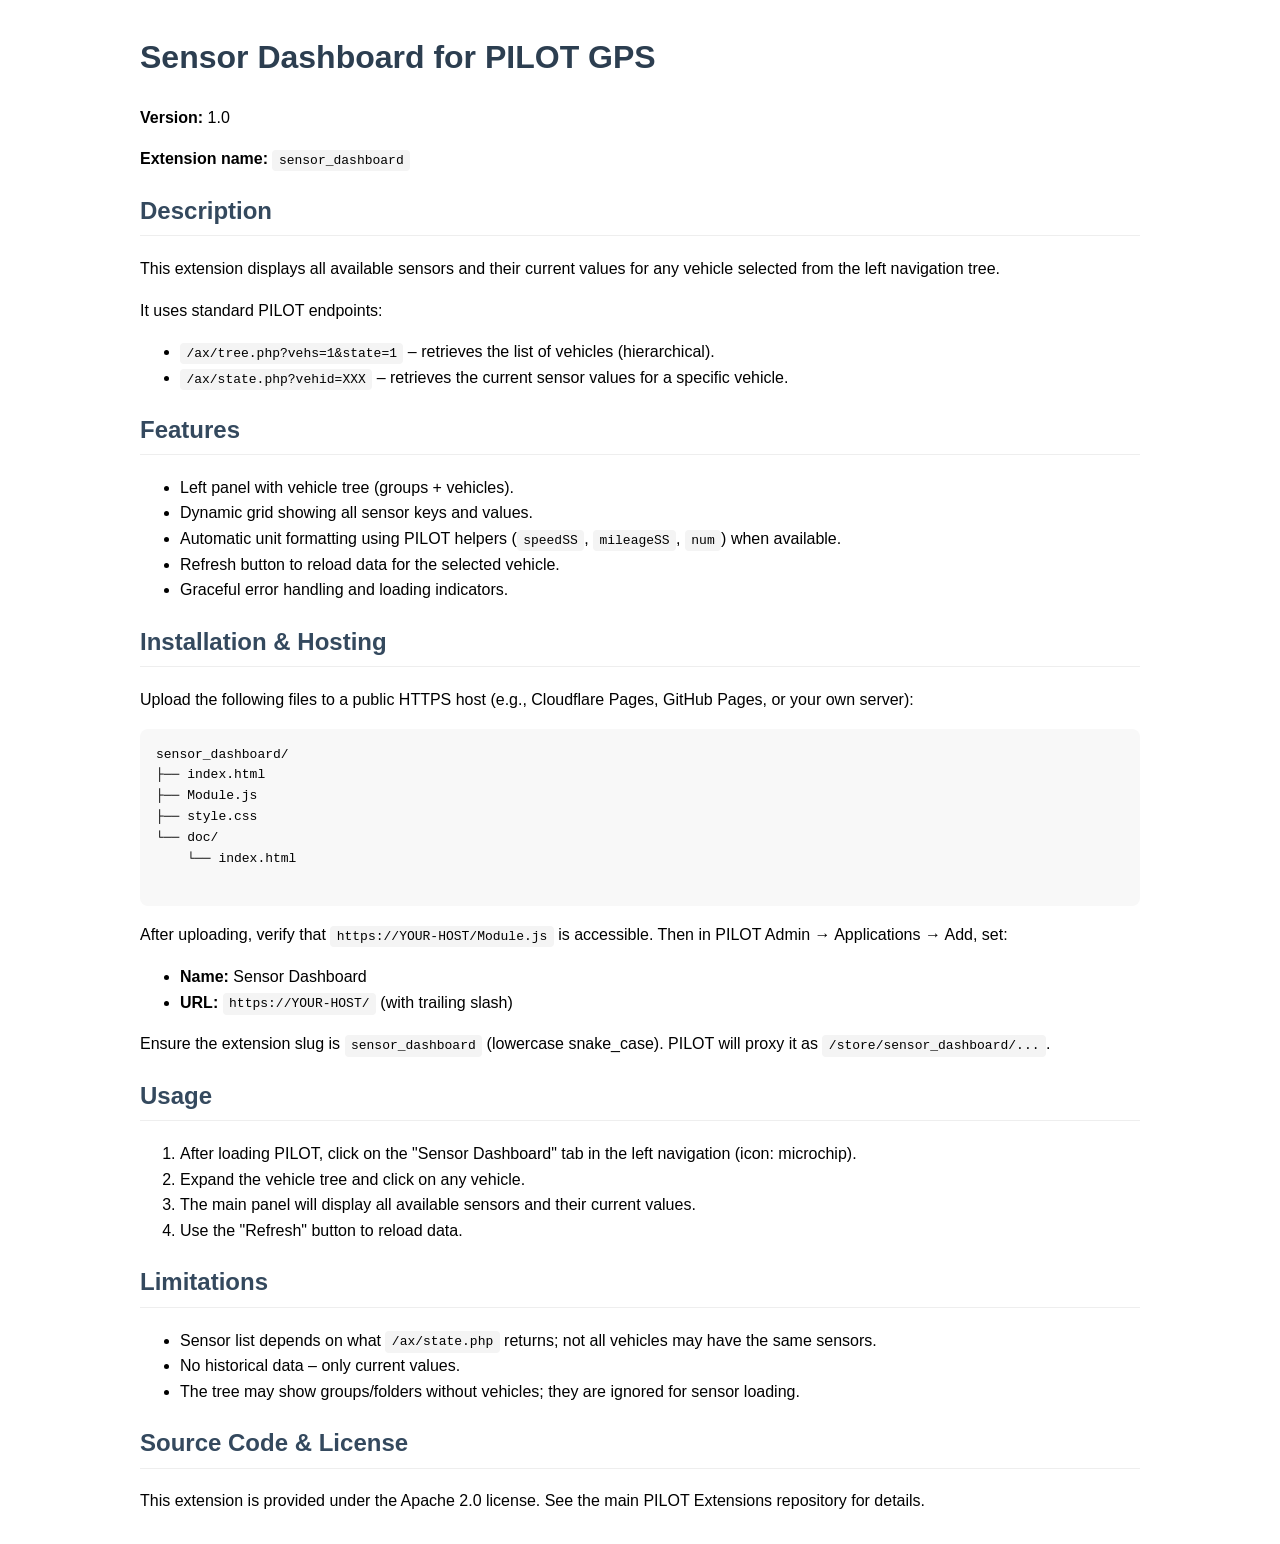
==== doc/index.html @ f84fad18 "Create index.html" ====
<!DOCTYPE html>
<html lang="en">
<head>
    <meta charset="UTF-8">
    <title>Sensor Dashboard – PILOT Extension Documentation</title>
    <style>
        body {
            font-family: 'Segoe UI', Tahoma, Geneva, Verdana, sans-serif;
            max-width: 1000px;
            margin: 2rem auto;
            padding: 0 20px;
            line-height: 1.6;
        }
        h1 { color: #2c3e50; }
        h2 { color: #34495e; border-bottom: 1px solid #eee; padding-bottom: 0.3rem; }
        code {
            background: #f4f4f4;
            padding: 0.2rem 0.4rem;
            border-radius: 4px;
            font-family: monospace;
        }
        pre {
            background: #f8f8f8;
            padding: 1rem;
            border-radius: 8px;
            overflow-x: auto;
        }
    </style>
</head>
<body>
    <h1>Sensor Dashboard for PILOT GPS</h1>
    <p><strong>Version:</strong> 1.0</p>
    <p><strong>Extension name:</strong> <code>sensor_dashboard</code></p>

    <h2>Description</h2>
    <p>This extension displays all available sensors and their current values for any vehicle selected from the left navigation tree.</p>
    <p>It uses standard PILOT endpoints:</p>
    <ul>
        <li><code>/ax/tree.php?vehs=1&state=1</code> – retrieves the list of vehicles (hierarchical).</li>
        <li><code>/ax/state.php?vehid=XXX</code> – retrieves the current sensor values for a specific vehicle.</li>
    </ul>

    <h2>Features</h2>
    <ul>
        <li>Left panel with vehicle tree (groups + vehicles).</li>
        <li>Dynamic grid showing all sensor keys and values.</li>
        <li>Automatic unit formatting using PILOT helpers (<code>speedSS</code>, <code>mileageSS</code>, <code>num</code>) when available.</li>
        <li>Refresh button to reload data for the selected vehicle.</li>
        <li>Graceful error handling and loading indicators.</li>
    </ul>

    <h2>Installation & Hosting</h2>
    <p>Upload the following files to a public HTTPS host (e.g., Cloudflare Pages, GitHub Pages, or your own server):</p>
    <pre>
sensor_dashboard/
├── index.html
├── Module.js
├── style.css
└── doc/
    └── index.html
    </pre>
    <p>After uploading, verify that <code>https://YOUR-HOST/Module.js</code> is accessible. Then in PILOT Admin → Applications → Add, set:</p>
    <ul>
        <li><strong>Name:</strong> Sensor Dashboard</li>
        <li><strong>URL:</strong> <code>https://YOUR-HOST/</code> (with trailing slash)</li>
    </ul>
    <p>Ensure the extension slug is <code>sensor_dashboard</code> (lowercase snake_case). PILOT will proxy it as <code>/store/sensor_dashboard/...</code>.</p>

    <h2>Usage</h2>
    <ol>
        <li>After loading PILOT, click on the "Sensor Dashboard" tab in the left navigation (icon: microchip).</li>
        <li>Expand the vehicle tree and click on any vehicle.</li>
        <li>The main panel will display all available sensors and their current values.</li>
        <li>Use the "Refresh" button to reload data.</li>
    </ol>

    <h2>Limitations</h2>
    <ul>
        <li>Sensor list depends on what <code>/ax/state.php</code> returns; not all vehicles may have the same sensors.</li>
        <li>No historical data – only current values.</li>
        <li>The tree may show groups/folders without vehicles; they are ignored for sensor loading.</li>
    </ul>

    <h2>Source Code & License</h2>
    <p>This extension is provided under the Apache 2.0 license. See the main PILOT Extensions repository for details.</p>
</body>
</html>
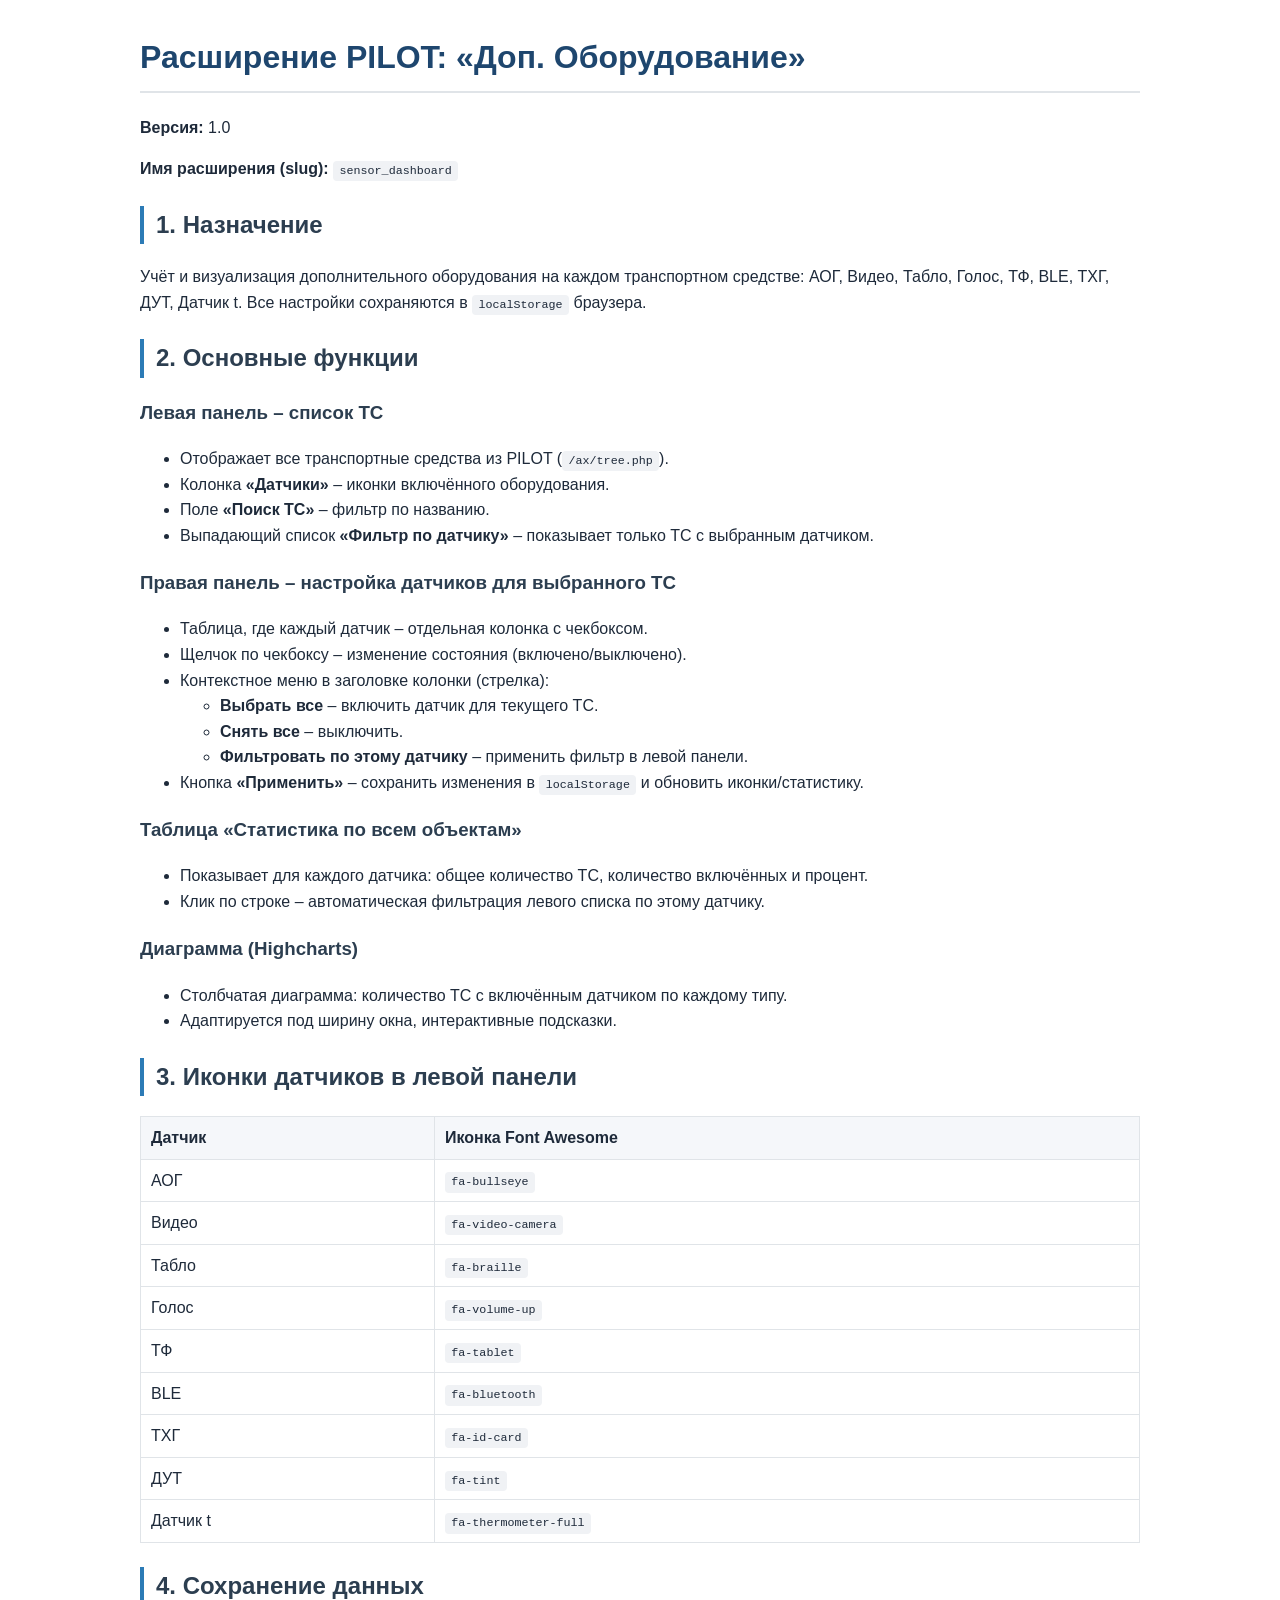
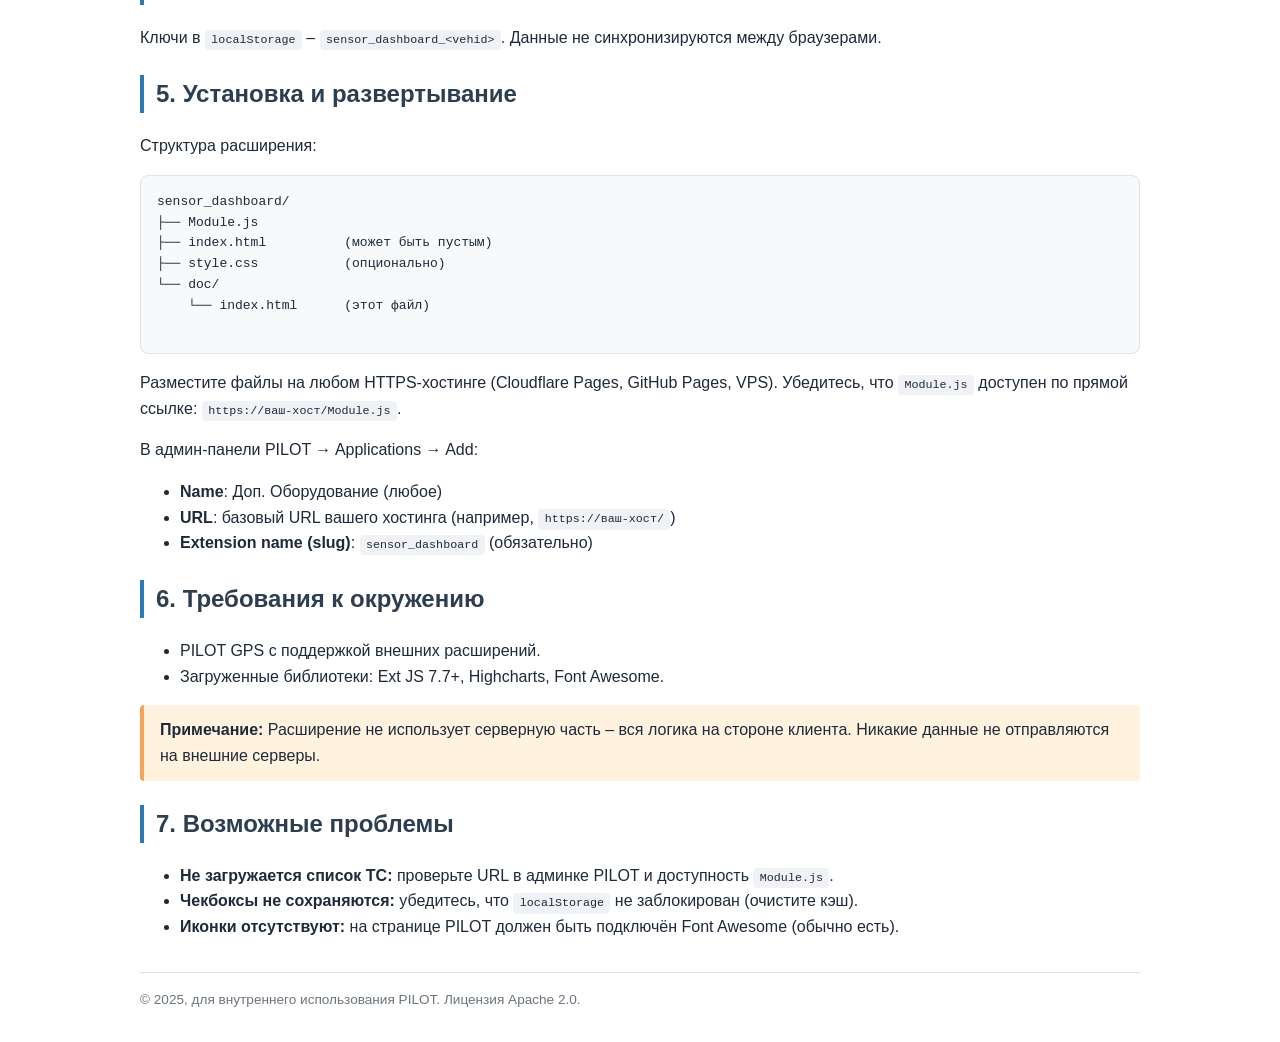
==== commit 9af367d1: "Update index.html" ====
--- a/doc/index.html
+++ b/doc/index.html
@@ -1,8 +1,8 @@
 <!DOCTYPE html>
-<html lang="en">
+<html lang="ru">
 <head>
     <meta charset="UTF-8">
-    <title>Sensor Dashboard – PILOT Extension Documentation</title>
+    <title>Расширение PILOT – Доп. Оборудование | Документация</title>
     <style>
         body {
             font-family: 'Segoe UI', Tahoma, Geneva, Verdana, sans-serif;
@@ -10,78 +10,155 @@
             margin: 2rem auto;
             padding: 0 20px;
             line-height: 1.6;
+            color: #1e2a3a;
         }
-        h1 { color: #2c3e50; }
-        h2 { color: #34495e; border-bottom: 1px solid #eee; padding-bottom: 0.3rem; }
+        h1 { color: #1e466e; border-bottom: 2px solid #e0e4e8; padding-bottom: 0.5rem; }
+        h2 { color: #2c3e50; margin-top: 1.5rem; border-left: 4px solid #2c7bb6; padding-left: 0.75rem; }
+        h3 { color: #2c3e50; margin-top: 1.2rem; }
         code {
-            background: #f4f4f4;
+            background: #f0f2f5;
             padding: 0.2rem 0.4rem;
             border-radius: 4px;
             font-family: monospace;
+            font-size: 0.9em;
         }
         pre {
-            background: #f8f8f8;
+            background: #f8f9fa;
             padding: 1rem;
             border-radius: 8px;
             overflow-x: auto;
+            border: 1px solid #e0e4e8;
+        }
+        table {
+            border-collapse: collapse;
+            width: 100%;
+            margin: 1rem 0;
+        }
+        th, td {
+            border: 1px solid #e0e4e8;
+            padding: 8px 10px;
+            text-align: left;
+        }
+        th {
+            background: #f5f7fa;
+        }
+        .note {
+            background: #fff3e0;
+            border-left: 4px solid #f7a35c;
+            padding: 0.75rem 1rem;
+            margin: 1rem 0;
+            border-radius: 4px;
+        }
+        footer {
+            margin-top: 2rem;
+            font-size: 0.85em;
+            color: #6c757d;
+            border-top: 1px solid #e0e4e8;
+            padding-top: 1rem;
         }
     </style>
 </head>
 <body>
-    <h1>Sensor Dashboard for PILOT GPS</h1>
-    <p><strong>Version:</strong> 1.0</p>
-    <p><strong>Extension name:</strong> <code>sensor_dashboard</code></p>
+    <h1>Расширение PILOT: «Доп. Оборудование»</h1>
+    <p><strong>Версия:</strong> 1.0</p>
+    <p><strong>Имя расширения (slug):</strong> <code>sensor_dashboard</code></p>
 
-    <h2>Description</h2>
-    <p>This extension displays all available sensors and their current values for any vehicle selected from the left navigation tree.</p>
-    <p>It uses standard PILOT endpoints:</p>
+    <h2>1. Назначение</h2>
+    <p>Учёт и визуализация дополнительного оборудования на каждом транспортном средстве: АОГ, Видео, Табло, Голос, ТФ, BLE, ТХГ, ДУТ, Датчик t. Все настройки сохраняются в <code>localStorage</code> браузера.</p>
+
+    <h2>2. Основные функции</h2>
+    <h3>Левая панель – список ТС</h3>
     <ul>
-        <li><code>/ax/tree.php?vehs=1&state=1</code> – retrieves the list of vehicles (hierarchical).</li>
-        <li><code>/ax/state.php?vehid=XXX</code> – retrieves the current sensor values for a specific vehicle.</li>
+        <li>Отображает все транспортные средства из PILOT (<code>/ax/tree.php</code>).</li>
+        <li>Колонка <strong>«Датчики»</strong> – иконки включённого оборудования.</li>
+        <li>Поле <strong>«Поиск ТС»</strong> – фильтр по названию.</li>
+        <li>Выпадающий список <strong>«Фильтр по датчику»</strong> – показывает только ТС с выбранным датчиком.</li>
     </ul>
 
-    <h2>Features</h2>
+    <h3>Правая панель – настройка датчиков для выбранного ТС</h3>
     <ul>
-        <li>Left panel with vehicle tree (groups + vehicles).</li>
-        <li>Dynamic grid showing all sensor keys and values.</li>
-        <li>Automatic unit formatting using PILOT helpers (<code>speedSS</code>, <code>mileageSS</code>, <code>num</code>) when available.</li>
-        <li>Refresh button to reload data for the selected vehicle.</li>
-        <li>Graceful error handling and loading indicators.</li>
+        <li>Таблица, где каждый датчик – отдельная колонка с чекбоксом.</li>
+        <li>Щелчок по чекбоксу – изменение состояния (включено/выключено).</li>
+        <li>Контекстное меню в заголовке колонки (стрелка):
+            <ul>
+                <li><strong>Выбрать все</strong> – включить датчик для текущего ТС.</li>
+                <li><strong>Снять все</strong> – выключить.</li>
+                <li><strong>Фильтровать по этому датчику</strong> – применить фильтр в левой панели.</li>
+            </ul>
+        </li>
+        <li>Кнопка <strong>«Применить»</strong> – сохранить изменения в <code>localStorage</code> и обновить иконки/статистику.</li>
     </ul>
 
-    <h2>Installation & Hosting</h2>
-    <p>Upload the following files to a public HTTPS host (e.g., Cloudflare Pages, GitHub Pages, or your own server):</p>
+    <h3>Таблица «Статистика по всем объектам»</h3>
+    <ul>
+        <li>Показывает для каждого датчика: общее количество ТС, количество включённых и процент.</li>
+        <li>Клик по строке – автоматическая фильтрация левого списка по этому датчику.</li>
+    </ul>
+
+    <h3>Диаграмма (Highcharts)</h3>
+    <ul>
+        <li>Столбчатая диаграмма: количество ТС с включённым датчиком по каждому типу.</li>
+        <li>Адаптируется под ширину окна, интерактивные подсказки.</li>
+    </ul>
+
+    <h2>3. Иконки датчиков в левой панели</h2>
+    <table>
+        <thead>
+            <tr><th>Датчик</th><th>Иконка Font Awesome</th></tr>
+        </thead>
+        <tbody>
+            <tr><td>АОГ</td><td><code>fa-bullseye</code></td></tr>
+            <tr><td>Видео</td><td><code>fa-video-camera</code></td></tr>
+            <tr><td>Табло</td><td><code>fa-braille</code></td></tr>
+            <tr><td>Голос</td><td><code>fa-volume-up</code></td></tr>
+            <tr><td>ТФ</td><td><code>fa-tablet</code></td></tr>
+            <tr><td>BLE</td><td><code>fa-bluetooth</code></td></tr>
+            <tr><td>ТХГ</td><td><code>fa-id-card</code></td></tr>
+            <tr><td>ДУТ</td><td><code>fa-tint</code></td></tr>
+            <tr><td>Датчик t</td><td><code>fa-thermometer-full</code></td></tr>
+        </tbody>
+    </table>
+
+    <h2>4. Сохранение данных</h2>
+    <p>Ключи в <code>localStorage</code> – <code>sensor_dashboard_&lt;vehid&gt;</code>. Данные не синхронизируются между браузерами.</p>
+
+    <h2>5. Установка и развертывание</h2>
+    <p>Структура расширения:</p>
     <pre>
 sensor_dashboard/
-├── index.html
 ├── Module.js
-├── style.css
+├── index.html          (может быть пустым)
+├── style.css           (опционально)
 └── doc/
-    └── index.html
+    └── index.html      (этот файл)
     </pre>
-    <p>After uploading, verify that <code>https://YOUR-HOST/Module.js</code> is accessible. Then in PILOT Admin → Applications → Add, set:</p>
+    <p>Разместите файлы на любом HTTPS-хостинге (Cloudflare Pages, GitHub Pages, VPS). Убедитесь, что <code>Module.js</code> доступен по прямой ссылке: <code>https://ваш-хост/Module.js</code>.</p>
+    <p>В админ‑панели PILOT → Applications → Add:</p>
     <ul>
-        <li><strong>Name:</strong> Sensor Dashboard</li>
-        <li><strong>URL:</strong> <code>https://YOUR-HOST/</code> (with trailing slash)</li>
-    </ul>
-    <p>Ensure the extension slug is <code>sensor_dashboard</code> (lowercase snake_case). PILOT will proxy it as <code>/store/sensor_dashboard/...</code>.</p>
-
-    <h2>Usage</h2>
-    <ol>
-        <li>After loading PILOT, click on the "Sensor Dashboard" tab in the left navigation (icon: microchip).</li>
-        <li>Expand the vehicle tree and click on any vehicle.</li>
-        <li>The main panel will display all available sensors and their current values.</li>
-        <li>Use the "Refresh" button to reload data.</li>
-    </ol>
-
-    <h2>Limitations</h2>
-    <ul>
-        <li>Sensor list depends on what <code>/ax/state.php</code> returns; not all vehicles may have the same sensors.</li>
-        <li>No historical data – only current values.</li>
-        <li>The tree may show groups/folders without vehicles; they are ignored for sensor loading.</li>
+        <li><strong>Name</strong>: Доп. Оборудование (любое)</li>
+        <li><strong>URL</strong>: базовый URL вашего хостинга (например, <code>https://ваш-хост/</code>)</li>
+        <li><strong>Extension name (slug)</strong>: <code>sensor_dashboard</code> (обязательно)</li>
     </ul>
 
-    <h2>Source Code & License</h2>
-    <p>This extension is provided under the Apache 2.0 license. See the main PILOT Extensions repository for details.</p>
+    <h2>6. Требования к окружению</h2>
+    <ul>
+        <li>PILOT GPS с поддержкой внешних расширений.</li>
+        <li>Загруженные библиотеки: Ext JS 7.7+, Highcharts, Font Awesome.</li>
+    </ul>
+
+    <div class="note">
+        <strong>Примечание:</strong> Расширение не использует серверную часть – вся логика на стороне клиента. Никакие данные не отправляются на внешние серверы.
+    </div>
+
+    <h2>7. Возможные проблемы</h2>
+    <ul>
+        <li><strong>Не загружается список ТС:</strong> проверьте URL в админке PILOT и доступность <code>Module.js</code>.</li>
+        <li><strong>Чекбоксы не сохраняются:</strong> убедитесь, что <code>localStorage</code> не заблокирован (очистите кэш).</li>
+        <li><strong>Иконки отсутствуют:</strong> на странице PILOT должен быть подключён Font Awesome (обычно есть).</li>
+    </ul>
+
+    <footer>
+        © 2025, для внутреннего использования PILOT. Лицензия Apache 2.0.
+    </footer>
 </body>
 </html>
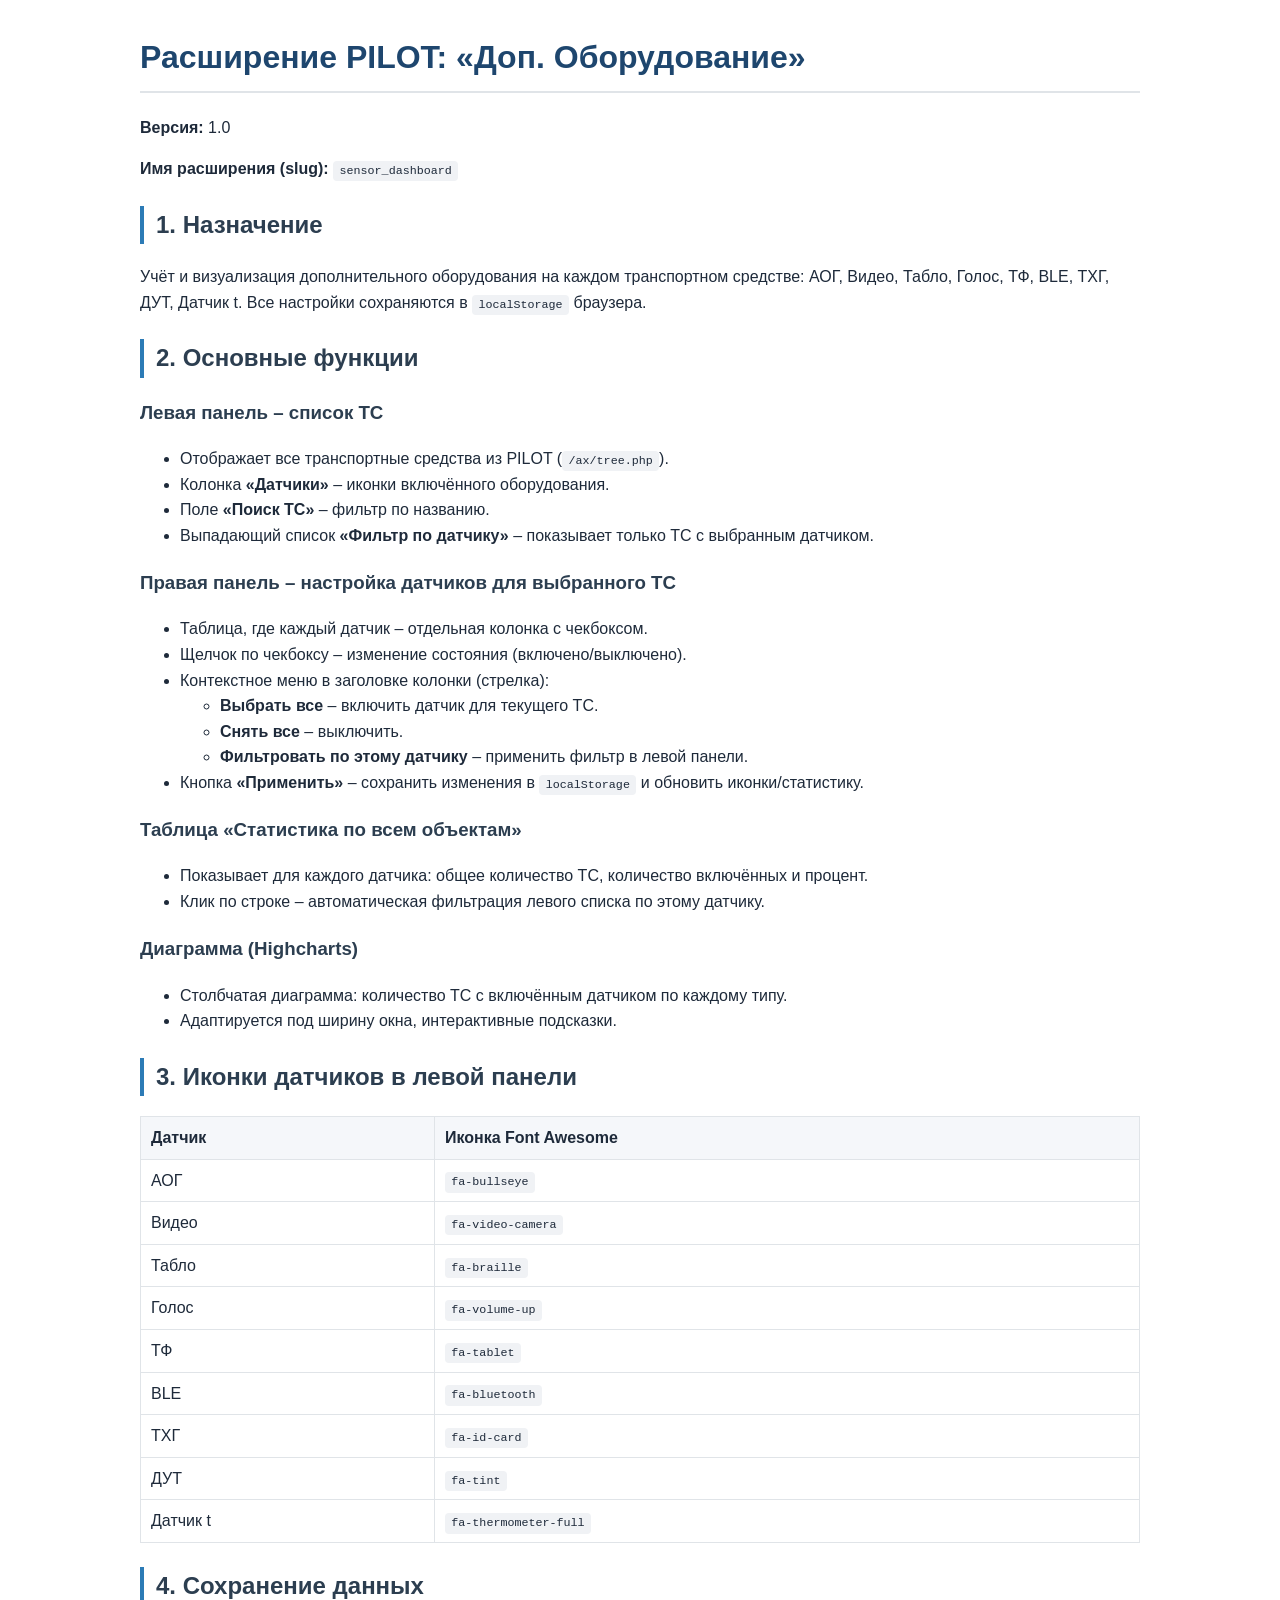
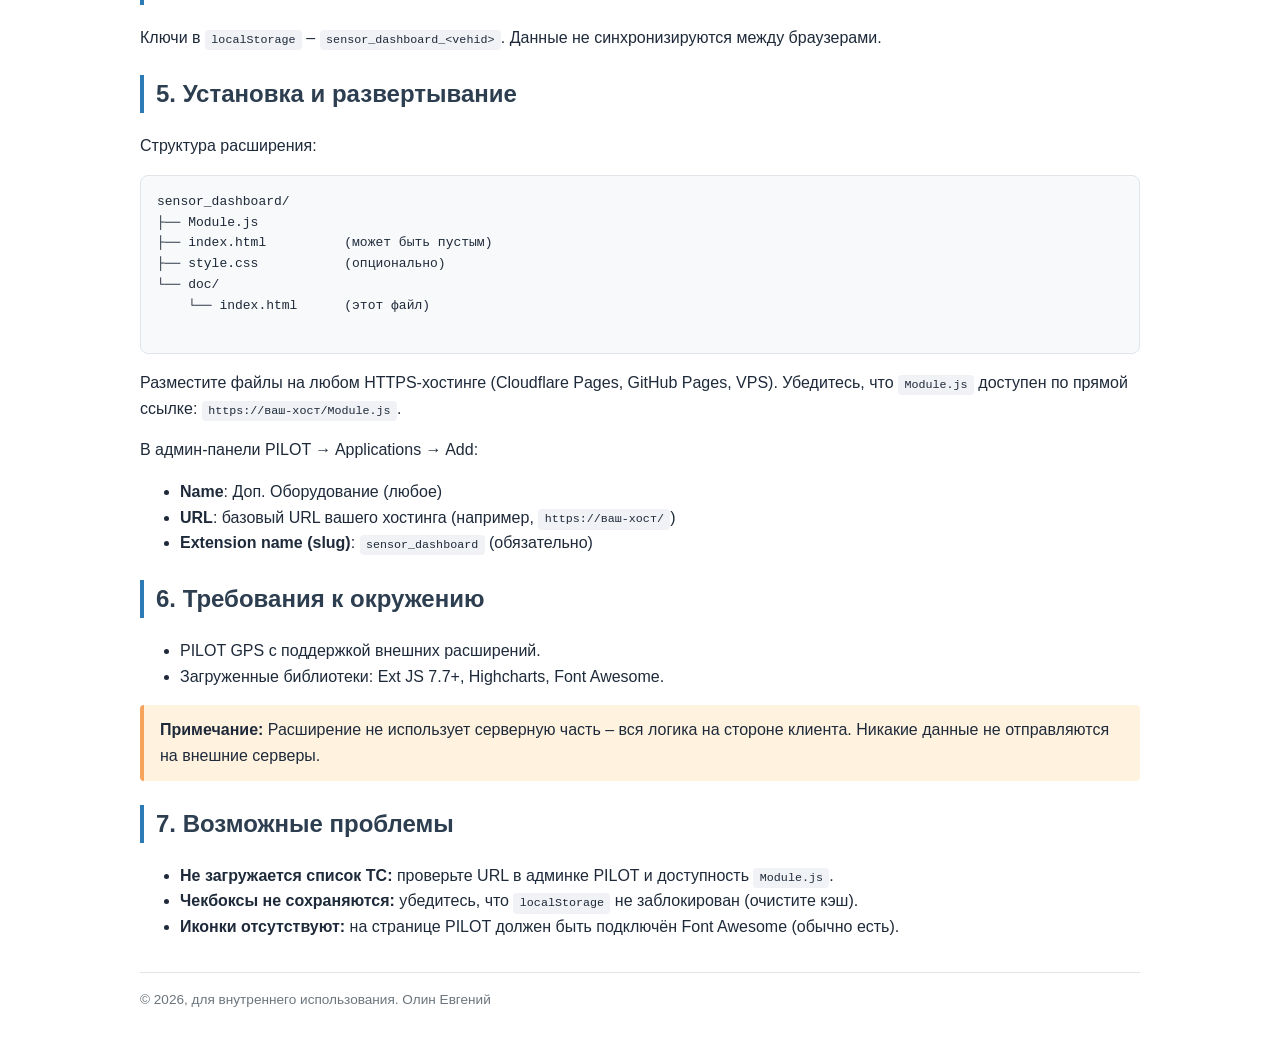
==== commit ab25381a: "Update index.html" ====
--- a/doc/index.html
+++ b/doc/index.html
@@ -158,7 +158,7 @@
     </ul>
 
     <footer>
-        © 2025, для внутреннего использования PILOT. Лицензия Apache 2.0.
+        © 2026, для внутреннего использования. Олин Евгений
     </footer>
 </body>
 </html>
